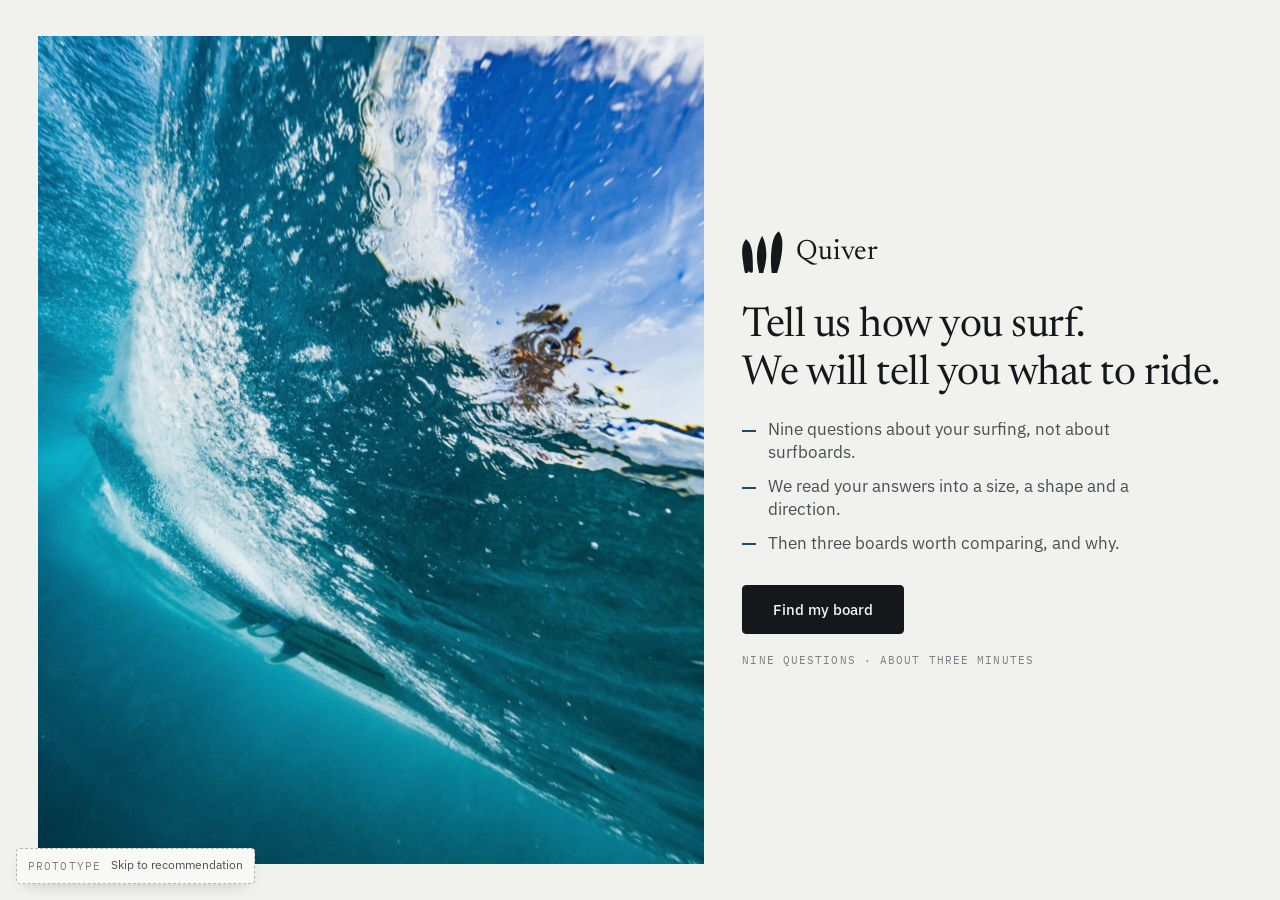
==== quiver-demo/index.html @ 6997caa6 "Add Quiver case study and interactive demo New page projects/quiver.html, built on the shared case-s" ====
<!doctype html>
<html lang="en">
  <head>
    <meta charset="UTF-8" />
    <meta name="viewport" content="width=device-width, initial-scale=1.0" />
    <meta name="color-scheme" content="light" />
    <title>Quiver — surfboard recommendations</title>
    <link rel="preconnect" href="https://fonts.googleapis.com" />
    <link rel="preconnect" href="https://fonts.gstatic.com" crossorigin />
    <link
      href="https://fonts.googleapis.com/css2?family=IBM+Plex+Mono:wght@400;500&family=IBM+Plex+Sans:wght@400;500;600&family=Newsreader:ital,opsz,wght@0,6..72,400;0,6..72,500;0,6..72,600;1,6..72,400&display=swap"
      rel="stylesheet"
    />
    <script type="module" crossorigin src="./assets/index-DRrh5fT2.js"></script>
    <link rel="stylesheet" crossorigin href="./assets/index-Brw9p0fc.css">
  </head>
  <body>
    <div id="root"></div>
    <script>
      // Portfolio entry shim — added for designeroy.com, not part of the product build.
      // The journey stage is held in React state and deliberately kept out of the URL
      // (the comparison rewrites location.hash on scroll), so sample mode cannot be
      // deep-linked. This presses the build's own "Skip to recommendation" control once,
      // then drops the query so a reload or Restart returns to the normal intro.
      (function () {
        if (!/(^|[?&])start=sample($|&)/.test(location.search)) return;
        var started = Date.now();
        (function press() {
          var btn = Array.prototype.find.call(
            document.querySelectorAll('.protoctl__btn'),
            function (b) { return /skip/i.test(b.textContent || ''); }
          );
          if (btn) {
            btn.click();
            history.replaceState(null, '', location.pathname + location.hash);
            return;
          }
          if (Date.now() - started < 8000) requestAnimationFrame(press);
        })();
      })();
    </script>
  </body>
</html>
---- quiver-demo/assets/index-Brw9p0fc.css ----
:root{--paper: #f1f1ed;--paper-raised: #f8f8f5;--wash: #e6e7e2;--wash-deep: #dcdedb;--ink: #15171a;--ink-2: #4a4f55;--ink-3: #7a8087;--rule: #d3d4ce;--rule-strong: #b4b6b0;--tide: #1e4b68;--tide-soft: #d6e1e8;--tide-ink: #163a51;--cmp-a: #1e4b68;--cmp-b: #a4572a;--cmp-c: #3f7355;--block: var(--cmp-b);--aim: var(--cmp-c);--bform-crown: #fdfdfb;--bform-deck: #eeefe9;--bform-rail: #d2d4cd;--bform-edge: #9ea09a;--bform-fin: #6f736d;--ok: #2f7d4f;--low: #b26a1b;--delta-up: rgba(63, 115, 85, .34);--delta-down: rgba(164, 87, 42, .34);--shadow-contact: 0 28px 44px -26px rgba(21, 23, 26, .5), 0 2px 6px -2px rgba(21, 23, 26, .18);--shadow-contact-focus: 0 40px 60px -30px rgba(21, 23, 26, .55), 0 4px 10px -4px rgba(21, 23, 26, .2);--shadow-panel: 0 30px 80px -30px rgba(21, 23, 26, .45), 0 2px 8px rgba(21, 23, 26, .08);--font-display: "Newsreader", "Iowan Old Style", Georgia, serif;--font-body: "IBM Plex Sans", system-ui, -apple-system, "Segoe UI", sans-serif;--font-mono: "IBM Plex Mono", ui-monospace, "SF Mono", Menlo, monospace;--fs-11: .6875rem;--fs-12: .75rem;--fs-13: .8125rem;--fs-15: .9375rem;--fs-17: 1.0625rem;--fs-22: 1.375rem;--fs-display-sm: clamp(1.5rem, 1.1rem + .9vw, 1.9rem);--fs-lede: clamp(1.6rem, 1rem + 1.6vw, 2.4rem);--fs-display: clamp(2rem, 1.3rem + 1.6vw, 2.75rem);--lh-display: 1.15;--lh-sub: 1.35;--lh-body: 1.55;--ls-display: -.012em;--ls-label: .1em;--ls-micro: .04em;--ls-mono: -.01em;--topbar-h: 56px;--gutter: clamp(24px, 4vw, 72px);--container: 1520px;--radius: 4px;--radius-lg: 10px;--space-1: 4px;--space-2: 8px;--space-3: 12px;--space-4: 16px;--space-5: 20px;--space-6: 24px;--space-8: 32px;--space-10: 40px;--ease-out: cubic-bezier(.22, .61, .36, 1);--dur-1: .16s;--dur-2: .22s;--dur-3: .28s}:root{--fs-14: var(--fs-15)}@media(prefers-reduced-motion:reduce){:root{--dur-1: 0ms;--dur-2: 0ms;--dur-3: 0ms}}*,*:before,*:after{box-sizing:border-box}html{-webkit-text-size-adjust:100%;text-rendering:optimizeLegibility}body{margin:0;background:var(--paper);color:var(--ink);font-family:var(--font-body);font-size:var(--fs-15);line-height:var(--lh-body);font-feature-settings:"kern","liga";-webkit-font-smoothing:antialiased;-moz-osx-font-smoothing:grayscale}img{display:block;max-width:100%}button{font:inherit;color:inherit;background:none;border:0;padding:0;margin:0;cursor:pointer;touch-action:manipulation}h1,h2,h3,p,dl,dd,ul{margin:0}h1,h2,h3{font-weight:400}ul{padding:0;list-style:none}:focus-visible{outline:2px solid var(--tide);outline-offset:3px;border-radius:2px}.mono{font-family:var(--font-mono);font-variant-numeric:tabular-nums;letter-spacing:var(--ls-mono)}.visually-hidden{position:absolute!important;width:1px;height:1px;margin:-1px;padding:0;overflow:hidden;clip:rect(0 0 0 0);white-space:nowrap;border:0}.eyebrow{display:inline-flex;align-items:baseline;gap:10px;font-family:var(--font-mono);font-size:var(--fs-12);letter-spacing:var(--ls-label);text-transform:uppercase;color:var(--ink-3)}.eyebrow__index{color:var(--tide)}.eyebrow--plain{letter-spacing:var(--ls-label)}.dot{display:inline-block;width:7px;height:7px;border-radius:50%;background:var(--ink-3);margin-right:8px;vertical-align:middle;position:relative;top:-1px}.dot--ok{background:var(--ok)}.dot--low{background:var(--low)}.page{padding-bottom:8vh}.topbar{position:sticky;top:0;z-index:20;height:var(--topbar-h);display:grid;grid-template-columns:1fr auto 1fr;align-items:center;padding:0 var(--gutter);background:color-mix(in srgb,var(--paper) 86%,transparent);backdrop-filter:blur(10px) saturate(1.1);-webkit-backdrop-filter:blur(10px) saturate(1.1);border-bottom:1px solid var(--rule)}.topbar__side{display:flex;align-items:center;gap:18px;min-width:0;font-size:var(--fs-13);color:var(--ink-2)}.topbar__side--right{justify-content:flex-end}.topbar__back{display:inline-flex;align-items:center;gap:6px;color:var(--ink-2);padding:6px 4px;border-radius:3px;transition:color var(--dur-1) var(--ease-out)}.topbar__back:hover{color:var(--ink)}.topbar__context{white-space:nowrap;overflow:hidden;text-overflow:ellipsis;color:var(--ink-3)}.topbar__saved{font-family:var(--font-mono);font-size:var(--fs-12);letter-spacing:var(--ls-label);color:var(--tide)}.statenav{display:flex;align-items:stretch;gap:4px;height:var(--topbar-h)}.statenav__item{position:relative;display:inline-flex;align-items:center;gap:8px;padding:0 16px;font-size:var(--fs-15);color:var(--ink-3);transition:color var(--dur-1) var(--ease-out)}.statenav__item:after{content:"";position:absolute;left:16px;right:16px;bottom:-1px;height:2px;background:var(--tide);transform:scaleX(0);transform-origin:left;transition:transform var(--dur-2) var(--ease-out)}.statenav__item:hover,.statenav__item[aria-current=true]{color:var(--ink)}.statenav__item[aria-current=true]:after{transform:scaleX(1)}.statenav__index{font-family:var(--font-mono);font-size:var(--fs-12);letter-spacing:var(--ls-label);color:var(--ink-3)}.statenav__item[aria-current=true] .statenav__index{color:var(--tide)}.state{min-height:100svh;scroll-margin-top:var(--topbar-h);padding:calc(var(--topbar-h) + 5vh) var(--gutter) 10vh;max-width:var(--container);margin:0 auto}.state__head{display:grid;gap:12px;margin-bottom:clamp(28px,4vh,52px);max-width:min(100%,46rem)}.state__title{font-family:var(--font-display);font-weight:400;font-size:var(--fs-lede);line-height:var(--lh-display);letter-spacing:var(--ls-display);text-wrap:balance}.board{position:relative;cursor:pointer;transition:opacity var(--dur-2) var(--ease-out)}.board[data-emphasis=dim]{opacity:.62}.overview[data-comparing=true] .board[data-emphasis=dim]{opacity:.9}.overview__pin{display:none}@media(hover:none){.overview__pin{display:inline-flex;align-items:center;margin-top:var(--space-4);padding:7px 12px;font-size:var(--fs-11);letter-spacing:var(--ls-label);text-transform:uppercase;color:var(--ink-2);background:none;border:1px solid var(--rule-strong);border-radius:var(--radius)}.overview__pin[aria-pressed=true]{color:var(--paper);background:var(--tide);border-color:var(--tide)}}.board__button{display:block;width:100%;border-radius:var(--radius)}.board__button:focus-visible{outline-offset:6px}.board__name{font-family:var(--font-display);font-weight:400;font-size:var(--fs-display);line-height:var(--lh-display);letter-spacing:var(--ls-display);transition:color var(--dur-2) var(--ease-out)}.board__name--sm{font-size:var(--fs-display-sm)}.board__dims{margin-top:8px;font-size:var(--fs-13);color:var(--ink-2)}.board__construction{margin-top:2px;font-size:var(--fs-13);color:var(--ink-3)}.board__summary{margin-top:16px;font-size:var(--fs-15);line-height:var(--lh-body);color:var(--ink-2);max-width:36ch}.board__availability{margin-top:20px;font-size:var(--fs-13);color:var(--ink-3)}.bv{margin:0;position:relative}.bv__stage{position:relative;display:flex;align-items:flex-end;justify-content:center;width:100%;height:100%}.bv__object{position:relative;display:flex;align-items:flex-end;justify-content:center;max-width:100%;max-height:100%}.bv--deck .bv__object,.bv--bottom .bv__object{height:100%}.bv--side .bv__object{width:100%}.bv__img{position:relative;z-index:1;object-fit:contain;transition:transform var(--dur-3) var(--ease-out),filter var(--dur-3) var(--ease-out);-webkit-user-select:none;user-select:none;-webkit-user-drag:none}.bv--missing .bv__img{display:none}.bv__shadow{position:absolute;left:50%;bottom:-6px;width:60%;height:18px;transform:translate(-50%);border-radius:50%;background:radial-gradient(ellipse at center,#15171a47,#15171a00 70%);filter:blur(4px);transition:transform var(--dur-3) var(--ease-out),opacity var(--dur-3) var(--ease-out);pointer-events:none}.bv--side .bv__shadow{width:92%;height:12px;bottom:-10px}.bv--missing .bv__shadow{opacity:.6}.bv--deck .bv__img,.bv--bottom .bv__img{height:100%;width:auto;max-width:100%}.bv--side .bv__img{width:100%;height:auto}.bv--focus .bv__img{transform:translateY(-6px) scale(1.03)}.bv--focus .bv__shadow{transform:translate(-50%) scaleX(1.08) scaleY(1.2)}.bv--focus .bv__placeholder{transform:translateY(-6px) scale(1.03);border-color:var(--tide);color:var(--tide)}.bv--dim .bv__img,.bv--dim .bv__placeholder{transform:scale(.985)}.bv__placeholder{position:relative;z-index:1;display:flex;flex-direction:column;align-items:center;justify-content:center;gap:6px;height:100%;max-width:100%;border:1px dashed var(--rule-strong);border-radius:6px;background:color-mix(in srgb,var(--paper-raised) 70%,transparent);color:var(--ink-3);font-family:var(--font-mono);font-size:var(--fs-12);letter-spacing:var(--ls-micro);text-align:center;padding:12px;transition:transform var(--dur-3) var(--ease-out),border-color var(--dur-3) var(--ease-out),color var(--dur-3) var(--ease-out)}.bv__placeholder--deck,.bv__placeholder--bottom{writing-mode:vertical-rl;transform-origin:center}.bv__placeholder--side{width:100%;height:auto}.bv__placeholder-hint{opacity:.6}.bv--crop .bv__frame{position:relative;width:100%;aspect-ratio:1 / .92;overflow:hidden;border-radius:var(--radius-lg);background:var(--wash);transition:box-shadow var(--dur-3) var(--ease-out),background var(--dur-3) var(--ease-out)}.bv--crop.bv--focus .bv__frame{background:var(--wash-deep);box-shadow:inset 0 0 0 1px var(--rule-strong)}.bv__img--crop{position:absolute;left:50%;top:50%;height:auto;max-width:none;transform-origin:0 0}.bv__img--framed{position:absolute;inset:6% 8%;width:84%;height:88%;object-fit:contain;object-position:center;transition:transform var(--dur-3) var(--ease-out)}.bv--crop.bv--focus .bv__img--framed{transform:scale(1.03)}.bv__placeholder--crop{position:absolute;inset:16px;height:auto;aspect-ratio:auto!important}.bform{display:block;width:100%;height:auto;overflow:visible}.bform__body{stroke:var(--bform-edge);stroke-width:1.15;vector-effect:non-scaling-stroke}.bform__stringer{stroke:var(--bform-edge);stroke-width:.8;opacity:.55;vector-effect:non-scaling-stroke;fill:none}.bform__fin{fill:var(--bform-fin);opacity:.92}.bform__shadow{fill:#15171a21;filter:blur(5px)}@media(prefers-reduced-transparency:reduce){.bform__shadow{display:none}}.wglyph{display:block;width:100%;height:auto;overflow:visible}.wglyph__face{fill:none;stroke:var(--rule-strong);stroke-width:1.25;vector-effect:non-scaling-stroke}.wglyph__ride{fill:none;stroke:var(--ink-2);stroke-width:2.4;stroke-linecap:round;vector-effect:non-scaling-stroke;transition:stroke var(--dur-1) var(--ease-out)}.choice[data-selected] .wglyph__ride,.choice:hover .wglyph__ride,.rung[data-selected] .wglyph__ride,.rung:hover .wglyph__ride{stroke:var(--tide)}.rung[data-held] .wglyph__ride{stroke:var(--ink-3)}.rung[data-held] .wglyph__face{stroke:var(--rule)}.quiver{display:block;width:100%;height:auto;overflow:visible}.quiver__floor{stroke:var(--rule);stroke-width:1;vector-effect:non-scaling-stroke}.quiver__contact{fill:#15171a2b;filter:blur(3px)}.quiver__board{transition:opacity .42s var(--ease-out)}.quiver__board.is-receded{opacity:.07}@media(prefers-reduced-motion:reduce){.quiver__board{transition:none}}.overview{display:grid;grid-template-columns:repeat(3,minmax(0,1fr));gap:clamp(28px,3.5vw,72px);align-items:start}.overview__col .bv{height:clamp(320px,46vh,560px)}.overview__text{margin-top:36px;padding-top:20px;border-top:1px solid var(--rule);transition:border-color var(--dur-2) var(--ease-out)}.board[data-emphasis=focus] .overview__text{border-top-color:var(--tide)}.overview__scales{margin-top:28px;display:grid;gap:18px}.scale__head{display:flex;justify-content:space-between;align-items:baseline;gap:12px;margin-bottom:8px}.scale__label{font-size:var(--fs-13);font-weight:500;color:var(--ink)}.scale__sign{margin-left:6px;margin-right:auto;font-size:var(--fs-13);line-height:1}.scale__sign[data-dir=up]{color:var(--aim)}.scale__sign[data-dir=down]{color:var(--block)}.scale__note{font-size:var(--fs-13);color:var(--ink-3);text-align:right}.scale__track{display:grid;grid-template-columns:auto 1fr auto;align-items:center;gap:10px}.scale__end{font-family:var(--font-mono);font-size:var(--fs-11);letter-spacing:var(--ls-label);text-transform:uppercase;color:var(--ink-3)}.scale__rule{position:relative;display:block;height:14px}.scale__rule:before{content:"";position:absolute;left:0;right:0;top:50%;height:1px;background:var(--rule-strong)}.scale__delta{position:absolute;top:50%;height:6px;margin-top:-3px;border-radius:1px;transition:left var(--dur-2) var(--ease-out),width var(--dur-2) var(--ease-out),background var(--dur-2) var(--ease-out)}.scale__delta[data-dir=up]{background:var(--delta-up)}.scale__delta[data-dir=down]{background:var(--delta-down)}.scale__stop{position:absolute;top:50%;width:1px;height:5px;margin-top:-2.5px;background:var(--rule-strong)}.scale__fill{position:absolute;left:0;top:50%;height:2px;margin-top:-1px;background:var(--tide);border-radius:1px;transition:width var(--dur-2) var(--ease-out)}.scale__tick{position:absolute;top:0;width:3px;height:14px;margin-left:-1.5px;background:var(--tide);border-radius:1px;transition:transform var(--dur-2) var(--ease-out)}.board[data-emphasis=focus] .scale__tick{transform:scaleY(1.15)}.outlines{display:grid;grid-template-columns:minmax(0,1fr) minmax(210px,280px);gap:clamp(20px,3vw,52px);align-items:center}.outlines__stage{min-width:0;display:flex;flex-direction:column;align-items:stretch;gap:clamp(16px,2.4vh,32px)}.outlines__side{display:flex;flex-direction:column;gap:22px}.outlines__detail{margin:0;display:flex;align-items:center;gap:12px;padding-bottom:18px;border-bottom:1px solid var(--rule)}.taildetail{display:block;width:clamp(96px,11vw,140px);height:auto;flex:none;overflow:hidden}.outlines__detailcap{font-size:var(--fs-12);color:var(--ink-3);letter-spacing:var(--ls-micro)}.outline{display:block;width:100%;height:auto;overflow:visible}.outline__datum{stroke:var(--rule-strong);stroke-width:1;stroke-dasharray:3 5;vector-effect:non-scaling-stroke}.outline__board path{fill:none;stroke-width:2;vector-effect:non-scaling-stroke;transition:opacity var(--dur-2) var(--ease-out),stroke-width var(--dur-2) var(--ease-out)}.outline__board[data-board=a] path{stroke:var(--cmp-a)}.outline__board[data-board=b] path{stroke:var(--cmp-b)}.outline__board[data-board=c] path{stroke:var(--cmp-c)}.outline__board.is-dim path{opacity:.22}.outline__board.is-focus path{stroke-width:3.5}.outlines__legend{display:flex;flex-direction:column;gap:18px}.okey{display:grid;grid-template-columns:auto 1fr;grid-template-areas:"swatch name" "tail tail" "dims dims";align-items:center;gap:3px 10px;padding-bottom:16px;border-bottom:1px solid var(--rule);transition:opacity var(--dur-2) var(--ease-out)}.okey:last-child{border-bottom:0;padding-bottom:0}.okey[data-emphasis=dim]{opacity:.4}.okey__swatch{grid-area:swatch;width:18px;height:2px;border-radius:1px}.okey[data-board=a] .okey__swatch{background:var(--cmp-a)}.okey[data-board=b] .okey__swatch{background:var(--cmp-b)}.okey[data-board=c] .okey__swatch{background:var(--cmp-c)}.okey__name{grid-area:name;font-size:var(--fs-15);font-weight:500}.okey__tail{grid-area:tail;font-size:var(--fs-13);color:var(--ink-2)}.okey__dims{grid-area:dims;margin-top:4px;font-size:var(--fs-12);color:var(--ink-3)}.outlines__note{grid-column:1 / -1;margin-top:8px;font-size:var(--fs-12);color:var(--ink-3);letter-spacing:var(--ls-micro)}@media(max-width:860px){.outlines{grid-template-columns:minmax(0,1fr)}.outlines__side{gap:18px}.outlines__legend{flex-direction:row;flex-wrap:wrap;gap:20px 28px}.okey{border-bottom:0;padding-bottom:0;flex:1 1 160px}}.shape{display:grid;gap:clamp(20px,2.2vh,30px)}.shape__row{display:grid;grid-template-columns:minmax(0,1.55fr) minmax(300px,.85fr);grid-template-areas:"head rail" "fig rail";column-gap:clamp(28px,4vw,80px);row-gap:10px;padding:12px 0;border-top:1px solid var(--rule)}.shape__head{grid-area:head;align-self:end;display:flex;flex-wrap:wrap;align-items:baseline;gap:4px var(--space-4)}.shape__row>.board__button{grid-area:fig;align-self:start}.shape__head .board__dims{margin-top:0}.shape__row:first-of-type{border-top:0}.shape__stage{position:relative;padding:50px 0 40px}.shape__stage .bv{width:100%}.shape__rail{grid-area:rail;align-self:center}.callouts{display:grid;gap:12px}.callout{display:grid;grid-template-columns:112px 1fr;grid-template-areas:"term value" "term why";column-gap:16px;row-gap:4px;padding:8px 0 8px 14px;border-left:1px solid var(--rule-strong);transition:border-color var(--dur-2) var(--ease-out)}.callout:hover{border-left-color:var(--tide)}.callout__term{grid-area:term;font-family:var(--font-mono);font-size:var(--fs-12);letter-spacing:var(--ls-label);text-transform:uppercase;color:var(--ink-3);padding-top:3px}.callout__value{grid-area:value;font-size:var(--fs-15);font-weight:500}.callout__why{grid-area:why;font-size:var(--fs-15);line-height:var(--lh-body);color:var(--ink-2)}.geo{position:absolute;inset:50px 0 40px;pointer-events:none}.geo__bracket{position:absolute;top:-22px;height:14px;border-top:1px solid var(--ink-2);border-left:1px solid var(--ink-2);border-right:1px solid var(--ink-2);transition:border-color var(--dur-2) var(--ease-out)}.geo__bracket-label{position:absolute;left:0;bottom:calc(100% + 6px);font-size:var(--fs-11);letter-spacing:var(--ls-label);text-transform:uppercase;color:var(--ink-2);white-space:nowrap}.geo__thickness{position:absolute;top:-8px;bottom:-14px;width:0;border-left:1px dashed var(--ink-3);transition:border-color var(--dur-2) var(--ease-out)}.geo__thickness-label{position:absolute;top:calc(100% + 4px);left:50%;transform:translate(-50%);font-size:var(--fs-11);letter-spacing:var(--ls-micro);color:var(--ink-2);white-space:nowrap}.geo__thickness-mark{position:absolute;left:-4px;top:50%;width:7px;height:7px;margin-top:-4px;background:var(--paper);border:1.5px solid var(--ink-2);transform:rotate(45deg);transition:border-color var(--dur-2) var(--ease-out),background var(--dur-2) var(--ease-out)}.geo__bracket.is-active,.board[data-emphasis=focus] .geo__bracket{border-color:var(--tide)}.geo__bracket.is-active .geo__bracket-label,.board[data-emphasis=focus] .geo__bracket-label{color:var(--tide)}.geo__thickness.is-active,.board[data-emphasis=focus] .geo__thickness{border-color:var(--tide)}.geo__thickness.is-active .geo__thickness-mark,.board[data-emphasis=focus] .geo__thickness-mark{border-color:var(--tide);background:var(--tide)}.geo__thickness.is-active .geo__thickness-label,.board[data-emphasis=focus] .geo__thickness-label{color:var(--tide)}.shape__legend{display:flex;align-items:center;gap:10px;font-size:var(--fs-11);letter-spacing:var(--ls-label);text-transform:uppercase;color:var(--ink-3)}.shape__legend-mark{display:inline-block;width:22px;height:8px}.shape__legend-mark--bracket{border-top:1px solid var(--ink-2);border-left:1px solid var(--ink-2);border-right:1px solid var(--ink-2)}.shape__legend-mark--tick{width:7px;height:7px;margin-left:14px;border:1.5px solid var(--ink-2);transform:rotate(45deg)}.tailfins{display:grid;grid-template-columns:repeat(3,minmax(0,1fr));gap:clamp(28px,3.5vw,72px);align-items:start}.tailfins__text{margin-top:28px}.facts{margin-top:18px;display:grid;gap:18px}.fact{padding-top:14px;border-top:1px solid var(--rule)}.fact__term{font-family:var(--font-mono);font-size:var(--fs-12);letter-spacing:var(--ls-label);text-transform:uppercase;color:var(--ink-3)}.fact__value{margin-top:6px;font-family:var(--font-display);font-size:var(--fs-22);font-weight:500;line-height:var(--lh-display);letter-spacing:var(--ls-display)}.fact__value--withglyph{display:flex;align-items:center;gap:12px}.fact__why{margin-top:8px;font-size:var(--fs-15);line-height:var(--lh-body);color:var(--ink-2);max-width:36ch}.finglyph{flex:none;stroke:var(--ink-3);fill:var(--tide);stroke-width:1}.tailglyph{flex:none;width:34px;height:auto;margin-inline:3px;fill:none;stroke:var(--ink-3)}.tailglyph path{stroke-width:1.2;vector-effect:non-scaling-stroke}.finglyph line{stroke:var(--rule-strong)}.endnote{max-width:var(--container);margin:0 auto;padding:0 var(--gutter);display:flex;justify-content:space-between;align-items:baseline;gap:24px;border-top:1px solid var(--rule);padding-top:28px;color:var(--ink-3);font-size:var(--fs-15)}.endnote__text{max-width:52ch}.endnote__future{font-family:var(--font-mono);font-size:var(--fs-12);letter-spacing:var(--ls-label);text-transform:uppercase;white-space:nowrap}.endnote__soon{margin-left:8px;padding:2px 6px;border:1px solid var(--rule-strong);border-radius:3px}.inspect__backdrop{position:fixed;inset:0;z-index:40;background:#15171a75;backdrop-filter:blur(8px) saturate(.9);-webkit-backdrop-filter:blur(8px) saturate(.9)}.inspect{position:fixed;inset:20px;z-index:41;display:grid;grid-template-rows:auto 1fr;background:var(--paper);border-radius:12px;box-shadow:var(--shadow-panel);overflow:hidden;outline:none}.inspect__head{display:flex;justify-content:space-between;align-items:flex-start;gap:24px;padding:28px 36px 20px;border-bottom:1px solid var(--rule)}.inspect__title{margin-top:6px;font-family:var(--font-display);font-weight:400;font-size:var(--fs-display);line-height:var(--lh-display);letter-spacing:var(--ls-display)}.inspect__dims{margin-top:8px;font-size:var(--fs-13);color:var(--ink-2)}.inspect__body{display:grid;grid-template-columns:minmax(0,1.1fr) minmax(380px,.9fr);min-height:0}.inspect__visual{position:relative;border-right:1px solid var(--rule);background:linear-gradient(180deg,var(--paper) 0%,var(--wash) 100%);min-height:0}.inspect__info{min-height:0;overflow-y:auto;padding:32px 36px 120px;display:grid;gap:32px;align-content:start}.hero{position:absolute;inset:0;display:grid;grid-template-rows:1fr auto}.hero__stage{position:relative;overflow:hidden;cursor:zoom-in;--zx: 50%;--zy: 50%}.hero__stage.is-zoomed{cursor:zoom-out}.hero__layer{position:absolute;inset:40px 48px 32px;display:flex;align-items:center;justify-content:center}.hero__layer .bv{height:100%;width:100%;display:flex;align-items:center;justify-content:center}.hero__layer .bv__stage{align-items:center;height:100%}.hero__layer .bv--deck .bv__object,.hero__layer .bv--bottom .bv__object{height:100%}.hero__layer .bv--side .bv__object{width:100%;height:auto}.hero__layer .bv--deck .bv__img,.hero__layer .bv--bottom .bv__img{height:100%;width:auto}.hero__layer .bv--side .bv__img{width:100%;height:auto}.hero__layer .bv--side .bv__placeholder{width:100%}.hero__layer .bv--deck .bv__placeholder,.hero__layer .bv--bottom .bv__placeholder{height:100%}.hero__stage .bv__img,.hero__stage .bv__placeholder{transform-origin:var(--zx) var(--zy);transition:transform var(--dur-3) var(--ease-out)}.hero__stage.is-zoomed .bv__img,.hero__stage.is-zoomed .bv__placeholder{transform:scale(1.8)}.hero__stage.is-zoomed .bv__shadow{opacity:0}.hero__controls{display:flex;justify-content:space-between;align-items:center;padding:16px 28px 22px}.segmented{display:inline-flex;border:1px solid var(--rule-strong);border-radius:6px;overflow:hidden;background:var(--paper-raised)}.segmented__item{padding:8px 16px;font-size:var(--fs-13);color:var(--ink-2);border-right:1px solid var(--rule);transition:background var(--dur-1) var(--ease-out),color var(--dur-1) var(--ease-out)}.segmented__item:last-child{border-right:0}.segmented__item:hover{color:var(--ink)}.segmented__item[aria-selected=true]{background:var(--ink);color:var(--paper)}.specgrid{display:grid;grid-template-columns:repeat(4,minmax(0,1fr));border-top:1px solid var(--rule-strong);border-left:1px solid var(--rule)}.specgrid__cell{padding:14px 16px 16px;border-right:1px solid var(--rule);border-bottom:1px solid var(--rule);min-width:0}.specgrid__term{font-family:var(--font-mono);font-size:var(--fs-11);letter-spacing:var(--ls-label);text-transform:uppercase;color:var(--ink-3)}.specgrid__value{margin-top:8px;font-size:var(--fs-17);color:var(--ink);overflow-wrap:anywhere}.tags{display:flex;flex-wrap:wrap;gap:8px}.tag{padding:6px 10px;border:1px solid var(--tide);border-radius:3px;color:var(--tide-ink);font-size:var(--fs-13);font-weight:500;letter-spacing:var(--ls-micro)}.fit{display:grid;gap:22px}.fit__block{display:grid;grid-template-columns:148px 1fr;gap:20px;padding-top:18px;border-top:1px solid var(--rule)}.fit__title{font-family:var(--font-display);font-weight:500;font-size:var(--fs-22);line-height:var(--lh-display);letter-spacing:var(--ls-display)}.fit__body{font-size:var(--fs-15);line-height:var(--lh-body);color:var(--ink-2);max-width:54ch}.store{padding:22px 24px 24px;border:1px solid var(--rule-strong);border-radius:var(--radius-lg);background:var(--paper-raised);display:grid;gap:16px}.store__head{display:flex;justify-content:space-between;align-items:flex-start;gap:16px}.store__name{margin-top:6px;font-family:var(--font-display);font-weight:500;font-size:var(--fs-22);line-height:var(--lh-display);letter-spacing:var(--ls-display)}.store__area{margin-top:2px;font-size:var(--fs-13);color:var(--ink-3)}.store__availability{display:inline-flex;align-items:center;white-space:nowrap;font-size:var(--fs-13);font-weight:500;padding-top:4px}.store__availability--ok{color:var(--ok)}.store__availability--ok .dot{background:var(--ok)}.store__availability--low{color:var(--low)}.store__availability--low .dot{background:var(--low)}.store__config{font-size:var(--fs-13);color:var(--ink-2)}.store__actions{display:flex;flex-wrap:wrap;gap:10px;padding-top:4px}.btn{display:inline-flex;align-items:center;gap:8px;padding:10px 14px;border-radius:var(--radius);font-size:var(--fs-15);font-weight:500;line-height:1;border:1px solid transparent;transition:background var(--dur-1) var(--ease-out),color var(--dur-1) var(--ease-out),border-color var(--dur-1) var(--ease-out)}.btn--primary{background:var(--ink);color:var(--paper);border-color:var(--ink)}.btn--primary:hover{background:#000}.btn--saved{background:var(--tide-soft);color:var(--tide-ink);border-color:var(--tide-soft)}.btn--ghost{background:transparent;color:var(--ink);border-color:var(--rule-strong)}.btn--ghost:hover{border-color:var(--ink)}.btn--icon{padding:8px 12px}.iconbtn{display:inline-flex;align-items:center;justify-content:center;width:36px;height:36px;border-radius:50%;color:var(--ink-2);border:1px solid transparent;transition:background var(--dur-1) var(--ease-out),color var(--dur-1) var(--ease-out),border-color var(--dur-1) var(--ease-out)}.iconbtn:hover{color:var(--ink);border-color:var(--rule-strong)}.iconbtn--lg{width:44px;height:44px;border-color:var(--rule-strong)}.iconbtn--solid{background:var(--ink);color:var(--paper)}.iconbtn--solid:hover{color:var(--paper);background:#000}.chat{position:absolute;right:28px;bottom:24px;z-index:5;display:flex;flex-direction:column;align-items:flex-end;gap:12px}.chat__trigger{display:inline-flex;align-items:center;gap:10px;padding:12px 18px;border-radius:999px;background:var(--ink);color:var(--paper);font-size:var(--fs-15);font-weight:500;box-shadow:0 14px 30px -14px #15171a99;transition:transform var(--dur-2) var(--ease-out),background var(--dur-1) var(--ease-out)}.chat__trigger:hover{background:#000;transform:translateY(-1px)}.chat__trigger.is-open{background:var(--tide)}.chat__panel{width:min(400px,calc(100vw - 80px));max-height:min(560px,calc(100vh - 160px));display:grid;grid-template-rows:auto 1fr auto auto;background:var(--paper-raised);border:1px solid var(--rule-strong);border-radius:12px;box-shadow:var(--shadow-panel);overflow:hidden;transform-origin:bottom right}.chat__head{display:flex;justify-content:space-between;align-items:flex-start;gap:12px;padding:16px 16px 12px 18px;border-bottom:1px solid var(--rule)}.chat__title{font-size:var(--fs-15);font-weight:600}.chat__context{margin-top:4px;font-size:var(--fs-11);letter-spacing:var(--ls-micro);color:var(--tide)}.chat__list{overflow-y:auto;padding:16px 18px;display:grid;gap:10px;align-content:start;min-height:140px}.chat__empty{font-size:var(--fs-13);line-height:var(--lh-body);color:var(--ink-3)}.msg{max-width:88%;padding:10px 12px;border-radius:var(--radius-lg);font-size:var(--fs-15);line-height:var(--lh-body)}.msg--user{justify-self:end;background:var(--ink);color:var(--paper);border-bottom-right-radius:3px}.msg--assistant{justify-self:start;background:var(--wash);color:var(--ink);border-bottom-left-radius:3px}.msg--typing{display:inline-flex;gap:4px;padding:12px 14px}.msg--typing i{width:5px;height:5px;border-radius:50%;background:var(--ink-3);animation:typing 1s infinite ease-in-out}.msg--typing i:nth-child(2){animation-delay:.15s}.msg--typing i:nth-child(3){animation-delay:.3s}@keyframes typing{0%,60%,to{transform:translateY(0);opacity:.5}30%{transform:translateY(-3px);opacity:1}}@media(prefers-reduced-motion:reduce){.msg--typing i{animation:none}}.chat__suggestions{display:flex;flex-wrap:wrap;gap:6px;padding:0 18px 12px}.chip{padding:7px 10px;border:1px solid var(--rule-strong);border-radius:999px;font-size:var(--fs-12);color:var(--ink-2);text-align:left;transition:border-color var(--dur-1) var(--ease-out),color var(--dur-1) var(--ease-out)}.chip:hover{border-color:var(--tide);color:var(--tide-ink)}.chat__form{display:flex;gap:8px;padding:12px 14px 14px 18px;border-top:1px solid var(--rule)}.chat__input{flex:1;min-width:0;font:inherit;font-size:var(--fs-15);padding:9px 12px;border:1px solid var(--rule-strong);border-radius:8px;background:var(--paper);color:var(--ink)}.chat__input::placeholder{color:var(--ink-3)}.toast-host{position:fixed;left:50%;bottom:28px;z-index:60;transform:translate(-50%);pointer-events:none}.toast{padding:10px 16px;border-radius:999px;background:var(--ink);color:var(--paper);font-size:var(--fs-13);white-space:nowrap;box-shadow:0 14px 30px -14px #15171a99}@media(max-width:1180px){.shape__row{grid-template-columns:minmax(0,1fr);grid-template-areas:"head" "fig" "rail";row-gap:var(--space-3)}.shape__rail{align-self:start}.inspect__body{grid-template-columns:minmax(0,1fr);grid-template-rows:minmax(360px,46vh) 1fr;overflow-y:auto}.inspect__visual{border-right:0;border-bottom:1px solid var(--rule)}.hero{position:relative;height:100%}}@media(max-width:900px){.topbar{grid-template-columns:1fr auto}.topbar__side--right,.topbar__context{display:none}.overview,.tailfins{grid-template-columns:minmax(0,1fr)}.overview__col .bv{height:48vh}.inspect{inset:10px}}.stage{min-height:100vh;min-height:100dvh;display:flex;padding:clamp(32px,7vh,88px) var(--gutter);padding-bottom:clamp(72px,7vh,96px)}.stage--onboarding,.stage--profile{align-items:flex-start}.stage--intro,.stage--matching{align-items:center}.btn--quiet{color:var(--ink-3);padding-left:0}.btn--quiet:hover{color:var(--ink)}.btn--lg{padding:14px 22px;font-size:var(--fs-15)}.btn:disabled{opacity:.32;cursor:not-allowed}.btn--primary:disabled:hover{background:var(--ink)}.intro{max-width:44ch;margin:0 auto}.intro__title{margin:20px 0 0;font-family:var(--font-display);font-size:var(--fs-lede);font-weight:400;line-height:var(--lh-display);letter-spacing:var(--ls-display)}.intro__lede{margin:20px 0 36px;max-width:38ch;color:var(--ink-2);font-size:var(--fs-17);line-height:var(--lh-body)}.onboarding{width:100%;max-width:680px;margin:0 auto;display:flex;flex-direction:column;min-height:calc(100vh - clamp(64px,14vh,176px))}.onboarding--wide{max-width:1040px}.stage--onboarding.is-wide{padding-top:clamp(20px,3.4vh,44px)}.onboarding--wide .onboarding__head{margin-bottom:22px}.onboarding--wide .onboarding__q{font-size:var(--fs-display-sm)}.onboarding__head{margin-bottom:32px}.onboarding__q{margin:14px 0 0;font-family:var(--font-display);font-size:var(--fs-lede);font-weight:400;line-height:var(--lh-display);letter-spacing:var(--ls-display);text-wrap:balance}.onboarding__q:focus-visible{outline:none}.onboarding__hint{margin:12px 0 0;color:var(--ink-3);font-size:var(--fs-13)}.onboarding__body{flex:1}.onboarding__foot{display:flex;align-items:center;justify-content:space-between;gap:16px;margin-top:40px;padding-top:20px;border-top:1px solid var(--rule)}.progress{display:flex;align-items:center;gap:14px}.progress__count{font-size:var(--fs-12);color:var(--ink-3);letter-spacing:var(--ls-micro)}.progress__of{color:var(--rule-strong)}.progress__rule{position:relative;flex:1;height:1px;background:var(--rule)}.progress__fill{position:absolute;inset:0 auto 0 0;background:var(--tide);transition:width var(--dur-3) var(--ease-out)}.choices{border:0;margin:0;padding:0}.choice{position:relative;display:flex;align-items:flex-start;gap:16px;padding:15px 2px 15px 0;border-bottom:1px solid var(--rule);cursor:pointer;transition:color var(--dur-1) var(--ease-out)}.choice:first-of-type{border-top:1px solid var(--rule)}.choice:hover{color:var(--tide-ink)}.choice[data-blocked]{cursor:not-allowed;color:var(--ink-3)}.choice[data-blocked]:hover{color:var(--ink-3)}.choice__input{position:absolute;opacity:0;width:1px;height:1px}.choice__body{flex:1;display:flex;flex-direction:column;gap:3px;order:2}.choice__label{font-size:var(--fs-17);line-height:var(--lh-sub);color:var(--ink-2);transition:color var(--dur-1) var(--ease-out)}.choice:hover .choice__label,.choice[data-selected] .choice__label{color:var(--ink)}.choice__hint{font-size:var(--fs-13);color:var(--ink-3)}.choice__mark{order:1;flex:none;width:16px;height:16px;margin-top:5px;border:1px solid var(--rule-strong);border-radius:50%;transition:border-color var(--dur-1) var(--ease-out),background var(--dur-1) var(--ease-out)}.choice__mark--box{border-radius:3px}.choice:hover .choice__mark,.rung:hover .choice__mark,.wtile:hover .choice__mark{border-color:var(--tide)}.choice[data-selected] .choice__mark,.rung[data-selected] .choice__mark,.wtile[data-selected] .choice__mark{border-color:var(--tide);background:var(--tide);box-shadow:inset 0 0 0 3px var(--paper)}.rung[data-held] .choice__mark{border-color:var(--tide-soft);background:var(--tide-soft);box-shadow:inset 0 0 0 3px var(--paper)}.choice__mark--box.choice__mark{box-shadow:none}.choice[data-selected] .choice__mark--box{box-shadow:inset 0 0 0 2.5px var(--paper)}.choice__input:focus-visible~.choice__mark,.choice__input:focus-visible+.choice__body~.choice__mark{outline:2px solid var(--tide);outline-offset:3px}.rung:focus-within{outline:2px solid var(--tide);outline-offset:-2px}.rung:focus-within:not(:focus-visible):not(:has(.choice__input:focus-visible)){outline:none}.addnote{display:flex;flex-wrap:wrap;align-items:baseline;gap:4px 7px;margin-top:26px;padding:13px 15px;text-align:left;background:var(--paper-raised);border:1px dashed var(--rule-strong);border-radius:var(--radius);transition:border-color var(--dur-1) var(--ease-out),background var(--dur-1) var(--ease-out)}.addnote:hover{border-color:var(--tide);background:var(--paper-raised)}.addnote__q{font-size:var(--fs-15);color:var(--ink)}.addnote__a{font-size:var(--fs-15);color:var(--ink-3);text-decoration:underline;text-decoration-color:var(--rule-strong);text-underline-offset:3px;transition:color var(--dur-1) var(--ease-out),text-decoration-color var(--dur-1) var(--ease-out)}.addnote:hover .addnote__a{color:var(--tide);text-decoration-color:var(--tide)}.addnote:focus-visible{outline:2px solid var(--tide);outline-offset:2px}.fields{display:grid;grid-template-columns:repeat(2,minmax(0,1fr));gap:24px 28px;max-width:520px}.field--wide,.field--note{grid-column:1 / -1}.field__label{display:block;font-size:var(--fs-13);color:var(--ink-2);margin-bottom:8px}.field__optional{color:var(--ink-3);font-size:var(--fs-12)}.field__row{display:flex;gap:8px;align-items:stretch}.field__control{width:100%;padding:11px 12px;font:inherit;font-size:var(--fs-15);color:var(--ink);background:var(--paper-raised);border:1px solid var(--rule-strong);border-radius:var(--radius);transition:border-color var(--dur-1) var(--ease-out)}.field__control:hover{border-color:var(--ink-3)}.field__control:focus-visible{outline:none;border-color:var(--tide);box-shadow:0 0 0 3px var(--tide-soft)}.field__control--area{resize:vertical;line-height:var(--lh-body)}.field__control[aria-invalid=true]{border-color:var(--low)}.field__note{margin-top:7px;font-size:var(--fs-12);color:var(--low)}.field__head{display:flex;align-items:center;justify-content:space-between;gap:12px;margin-bottom:7px}.field__head .field__label{margin-bottom:0}.field__hint{margin-top:9px;font-size:var(--fs-12);color:var(--ink-3);line-height:var(--lh-body)}.field__unit{flex:none;font-size:var(--fs-13);color:var(--ink-3)}.field__row--split{gap:8px}.field__control--num{max-width:110px}.select{position:relative;display:block}.select--narrow{width:74px}.select .field__control{appearance:none;-webkit-appearance:none;padding-right:34px;cursor:pointer}.select:after{content:"";position:absolute;right:13px;top:50%;width:8px;height:8px;margin-top:-5px;border-right:1.5px solid var(--ink-3);border-bottom:1.5px solid var(--ink-3);transform:rotate(45deg);pointer-events:none;transition:border-color var(--dur-1) var(--ease-out)}.select:hover:after{border-color:var(--ink)}.units{display:flex;flex:none;border:1px solid var(--rule-strong);border-radius:var(--radius);overflow:hidden}.units--mode .units__item{padding:3px 10px;font-size:var(--fs-11);letter-spacing:var(--ls-micro)}.units__item{padding:0 11px;font-size:var(--fs-12);color:var(--ink-3);background:var(--paper-raised);transition:background var(--dur-1) var(--ease-out),color var(--dur-1) var(--ease-out)}.units__item+.units__item{border-left:1px solid var(--rule)}.units__item[aria-pressed=true]{background:var(--ink);color:var(--paper)}.slider{margin-top:14px}.slider__input{display:block;width:100%;height:22px;margin:0;padding:0;background:transparent;appearance:none;-webkit-appearance:none;cursor:pointer}.slider__input::-webkit-slider-runnable-track{height:2px;background:var(--rule-strong);border-radius:1px}.slider__input::-moz-range-track{height:2px;background:var(--rule-strong);border-radius:1px}.slider__input::-webkit-slider-thumb{appearance:none;-webkit-appearance:none;width:14px;height:20px;margin-top:-9px;background:var(--paper-raised);border:1px solid var(--ink);border-radius:2px;box-shadow:0 1px 2px #15171a2e;transition:background var(--dur-1) var(--ease-out),border-color var(--dur-1) var(--ease-out)}.slider__input::-moz-range-thumb{width:14px;height:20px;background:var(--paper-raised);border:1px solid var(--ink);border-radius:2px;box-shadow:0 1px 2px #15171a2e}.slider__input:hover::-webkit-slider-thumb{border-color:var(--tide)}.slider__input:hover::-moz-range-thumb{border-color:var(--tide)}.slider__input:focus-visible{outline:none}.slider__input:focus-visible::-webkit-slider-thumb{outline:2px solid var(--tide);outline-offset:2px}.slider__input:focus-visible::-moz-range-thumb{outline:2px solid var(--tide);outline-offset:2px}.slider[data-unset] .slider__input::-webkit-slider-thumb{background:var(--wash);border-color:var(--rule-strong);box-shadow:none}.slider[data-unset] .slider__input::-moz-range-thumb{background:var(--wash);border-color:var(--rule-strong);box-shadow:none}.slider__scale{display:flex;justify-content:space-between;margin-top:2px;font-size:var(--fs-11);letter-spacing:var(--ls-label);color:var(--ink-3)}.fitness{margin:0;padding:22px 0 0;border:0;border-top:1px solid var(--rule)}.fitness__row{display:flex;flex-wrap:wrap;gap:8px}.fchip{position:relative;display:inline-flex;align-items:center;padding:8px 12px;font-size:var(--fs-13);color:var(--ink-2);background:var(--paper-raised);border:1px solid var(--rule-strong);border-radius:var(--radius);cursor:pointer;transition:border-color var(--dur-1) var(--ease-out),background var(--dur-1) var(--ease-out),color var(--dur-1) var(--ease-out)}.fchip:hover{border-color:var(--ink-3);color:var(--ink)}.fchip[data-selected]{background:var(--tide);border-color:var(--tide);color:var(--paper)}.fchip:has(.choice__input:focus-visible){outline:2px solid var(--tide);outline-offset:2px}.fields--physical{max-width:680px}.stage--profile{padding-top:var(--space-8)}.profile{width:100%;max-width:1180px;margin:0 auto}.profile__title{margin:0;font-family:var(--font-display);font-size:var(--fs-display-sm);font-weight:400;line-height:var(--lh-display);letter-spacing:var(--ls-display)}.profile__title:focus-visible{outline:none}.profile__grid{display:grid;grid-template-columns:minmax(0,1fr) minmax(300px,380px);gap:clamp(32px,4.5vw,72px);margin-top:var(--space-5);align-items:start}.profile__main{min-width:0;display:flex;flex-direction:column;gap:36px}.zone{padding-top:22px;border-top:1px solid var(--rule)}.zone__row{display:flex;align-items:baseline;gap:12px;padding:7px 0}.zone__key{flex:none;width:56px;font-size:var(--fs-12);color:var(--ink-3);text-transform:uppercase;letter-spacing:var(--ls-label)}.zone__value{font-size:var(--fs-17);color:var(--ink)}.zone__note{font-size:var(--fs-12);color:var(--ink-3)}.zone__clamp--warn{color:var(--low)}.zone__clamp,.zone__pending{margin-top:10px;font-size:var(--fs-12);color:var(--ink-3);line-height:var(--lh-body)}.zone__split{margin-top:14px;padding-top:14px;border-top:1px dashed var(--rule-strong)}.zone__splitlede{font-size:var(--fs-13);color:var(--ink-2);margin-bottom:4px}.emph{display:inline-flex;align-items:center;gap:7px;margin-left:auto}.emph__bar{position:relative;display:block;width:38px;height:3px;background:var(--wash-deep);border-radius:2px}.emph__band{position:absolute;top:0;bottom:0;width:40%;background:var(--tide);border-radius:2px}.emph__band--lower{left:0}.emph__band--middle{left:30%}.emph__band--upper{right:0}.emph__text{font-size:var(--fs-12);color:var(--ink-3)}.calib{padding:var(--space-5);background:var(--wash);border-radius:var(--radius-lg)}.calib__title{font-family:var(--font-display);font-size:var(--fs-22);font-weight:400;line-height:var(--lh-display)}.calib__chips{display:flex;flex-wrap:wrap;gap:8px;margin-top:18px}.calib__form{display:flex;gap:8px;margin-top:14px}.calib__can{margin-top:14px}.calib__cansum{display:inline-block;font-size:var(--fs-13);color:var(--ink-3);cursor:pointer;list-style:none}.calib__cansum::-webkit-details-marker{display:none}.calib__cansum:before{content:"+ ";color:var(--rule-strong)}.calib__can[open] .calib__cansum:before{content:"–"}.calib__cansum:hover{color:var(--ink)}.calib__canchips{display:flex;flex-wrap:wrap;gap:7px;margin-top:11px}.calib__input{flex:1;padding:11px 12px;font:inherit;font-size:var(--fs-15);color:var(--ink);background:var(--paper-raised);border:1px solid var(--rule-strong);border-radius:var(--radius)}.calib__input:focus-visible{outline:none;border-color:var(--tide);box-shadow:0 0 0 3px var(--tide-soft)}.calib__list{display:flex;flex-wrap:wrap;gap:8px;margin-top:16px}.calib__item{display:inline-flex;align-items:center;gap:7px;padding:6px 8px 6px 10px;background:var(--tide-soft);color:var(--tide-ink);border-radius:999px;font-size:var(--fs-12)}.calib__itemtick{flex:none;opacity:.75}.calib__remove{display:inline-flex;color:var(--tide-ink);opacity:.6}.calib__remove:hover{opacity:1}.profile__foot{margin-top:var(--space-8);padding-top:var(--space-5);border-top:1px solid var(--rule)}.profile__actions{display:flex;align-items:center;gap:20px;flex-wrap:wrap}.disclosure{margin-top:18px;max-width:68ch;font-size:var(--fs-12);line-height:var(--lh-body);color:var(--ink-3)}.matching{width:100%;max-width:1600px;margin:0 auto;text-align:center}.matching__rack{width:100%}.matching__field{display:grid;grid-template-columns:repeat(8,1fr);grid-template-rows:repeat(5,1fr);gap:clamp(8px,1.6vw,20px);align-items:center;justify-items:center}.mshape{width:100%;height:auto;max-height:64px;overflow:visible}.mshape path{fill:none;stroke:var(--ink-3);stroke-width:5;vector-effect:non-scaling-stroke}.mshape.is-keeper path{stroke:var(--tide);stroke-width:7}.matching__caption{margin-top:clamp(28px,5vh,52px);font-family:var(--font-display);font-size:var(--fs-display-sm);font-weight:400;line-height:var(--lh-display);color:var(--ink)}.protoctl{position:fixed;left:16px;bottom:16px;z-index:30;display:flex;align-items:center;gap:10px;padding:7px 11px;background:var(--paper-raised);border:1px dashed var(--rule-strong);border-radius:var(--radius);box-shadow:0 6px 18px -10px #15171a59}.protoctl__tag{font-size:var(--fs-11);letter-spacing:var(--ls-label);text-transform:uppercase;color:var(--ink-3)}.protoctl__actions{display:flex;gap:10px}.protoctl__btn{font-size:var(--fs-12);color:var(--ink-2);border-bottom:1px solid transparent}.protoctl__btn:hover{color:var(--ink);border-color:var(--ink-3)}@media(max-width:920px){.profile__grid{grid-template-columns:minmax(0,1fr);gap:36px}.profile__side{position:static;order:-1}}@media(max-width:620px){.stage{padding:28px var(--gutter) 88px}.onboarding{min-height:0}.fields{grid-template-columns:minmax(0,1fr)}.onboarding__foot{position:sticky;bottom:0;background:var(--paper);padding-bottom:12px;margin-top:28px}.matching__field{grid-template-columns:repeat(5,1fr);grid-template-rows:repeat(8,1fr)}.protoctl{left:10px;right:10px;bottom:10px;justify-content:space-between}}.btgrid{border:0;margin:0;padding:0}.btgrid__shapes{display:grid;grid-template-columns:repeat(5,minmax(0,1fr));gap:clamp(8px,1.4vw,20px);align-items:end}.btcell{position:relative;display:flex;flex-direction:column;align-items:center;gap:12px;padding:10px 4px 12px;border-radius:var(--radius);cursor:pointer;transition:background var(--dur-1) var(--ease-out)}.btcell:hover{background:var(--paper-raised)}.btcell[data-selected]{background:var(--tide-soft)}.btcell__stage{display:flex;align-items:flex-end;justify-content:center;width:100%;height:clamp(140px,26vh,230px)}.btcell__board{display:flex;align-items:flex-end;justify-content:center;width:100%}.btcell__board .bform{width:auto;height:100%;max-width:100%}.btcell__label{font-size:var(--fs-15);color:var(--ink-2);text-align:center;transition:color var(--dur-1) var(--ease-out)}.btcell:hover .btcell__label,.btcell[data-selected] .btcell__label{color:var(--ink)}.btcell__stage,.btcell__label{pointer-events:none}.choice__input:focus-visible~.btcell__stage,.btcell:focus-within{outline:2px solid var(--tide);outline-offset:2px;border-radius:var(--radius)}.btgrid__plain{margin-top:26px;padding-top:18px;border-top:1px solid var(--rule)}.choice--compact{padding:11px 2px;border-bottom:0}.choice--compact:first-of-type{border-top:0}.ladder{border:0;margin:0;padding:0;display:flex;flex-direction:column}.rung{position:relative;display:grid;grid-template-columns:auto 118px 1fr auto;align-items:center;gap:18px;padding:11px 2px;border-bottom:1px solid var(--rule);cursor:pointer;transition:color var(--dur-1) var(--ease-out)}.rung:first-of-type{border-top:1px solid var(--rule)}.rung__index{font-size:var(--fs-12);color:var(--rule-strong);transition:color var(--dur-1) var(--ease-out)}.rung[data-selected] .rung__index{color:var(--tide)}.rung[data-held] .rung__index{color:var(--ink-3)}.rung[data-held]:before,.rung[data-selected]:before{content:"";position:absolute;left:-10px;top:0;bottom:0;width:2px;background:var(--tide-soft)}.rung[data-selected]:before{background:var(--tide)}.rung__glyph{display:block;width:118px}.rung__label{font-size:var(--fs-15);line-height:var(--lh-sub);color:var(--ink-2);transition:color var(--dur-1) var(--ease-out)}.rung:hover .rung__label,.rung[data-selected] .rung__label{color:var(--ink)}.rung[data-selected] .rung__label{font-weight:500}.rung[data-held] .rung__label{color:var(--ink-2)}@media(max-width:620px){.btgrid__shapes{grid-template-columns:repeat(3,minmax(0,1fr));gap:10px 6px}.btcell__stage{height:clamp(110px,20vh,160px)}.rung{grid-template-columns:auto 66px 1fr auto;gap:12px}.rung__glyph{width:66px}}.waves{border:0;margin:0;padding:0;display:grid;grid-template-columns:repeat(2,minmax(0,1fr));gap:clamp(10px,1.2vw,16px)}.wtile{position:relative;display:grid;grid-template-columns:1fr auto;grid-template-areas:"text mark" "frame frame";align-items:start;gap:12px;padding:16px;background:var(--paper-raised);border:1px solid var(--rule);border-radius:var(--radius);cursor:pointer;transition:border-color var(--dur-2) var(--ease-out),background var(--dur-2) var(--ease-out)}.wtile:hover{border-color:var(--ink-3)}.wtile[data-selected]{border-color:var(--tide);background:var(--paper-raised);box-shadow:inset 0 0 0 1px var(--tide)}.wtile>.choice__mark{grid-area:mark;order:0;margin-top:2px}.wtile__frame{grid-area:frame;position:relative;display:block;overflow:hidden;border-radius:var(--radius);background:var(--wash);aspect-ratio:16 / 7}.wtile__img{width:100%;height:100%;object-fit:cover;filter:saturate(.82) contrast(1.03) brightness(.99);transition:filter var(--dur-3) var(--ease-out),transform var(--dur-3) var(--ease-out)}.wtile:hover .wtile__img{filter:saturate(.95) contrast(1.03);transform:scale(1.015)}.wtile[data-selected] .wtile__img{filter:saturate(1) contrast(1.04)}.wtile__frame:after{content:"";position:absolute;inset:0;border:2px solid transparent;border-radius:var(--radius);transition:border-color var(--dur-2) var(--ease-out);pointer-events:none}.wtile[data-selected] .wtile__frame:after{border-color:var(--tide)}.wtile:has(.choice__input:focus-visible){outline:2px solid var(--tide);outline-offset:2px}.wtile__text{grid-area:text;display:flex;flex-direction:column;gap:5px;min-width:0}.wtile__head{display:flex;align-items:baseline;flex-wrap:wrap;gap:4px 10px}.wtile__name{font-family:var(--font-display);font-size:var(--fs-22);line-height:var(--lh-display);color:var(--ink)}.wtile__size{padding:2px 7px;font-size:var(--fs-12);letter-spacing:var(--ls-micro);color:var(--ink-2);background:var(--wash);border-radius:999px;transition:color var(--dur-1) var(--ease-out),background var(--dur-1) var(--ease-out)}.wtile[data-selected] .wtile__size{color:var(--paper);background:var(--tide)}.wtile__hint{font-size:var(--fs-15);line-height:var(--lh-sub);color:var(--ink-2)}.wtile__placeholder{position:absolute;inset:0;display:flex;flex-direction:column;align-items:center;justify-content:center;gap:6px;border:1px dashed var(--rule-strong);border-radius:var(--radius);background:var(--paper-raised)}.wtile__placeholder-name{font-size:var(--fs-12);color:var(--ink-3)}.wtile__placeholder-hint{font-size:var(--fs-11);letter-spacing:var(--ls-label);text-transform:uppercase;color:var(--rule-strong)}@media(max-width:620px){.waves{grid-template-columns:minmax(0,1fr)}}.stage--intro.intro--spread,.stage--intro.intro--split,.stage--intro.intro--detail{padding:0;align-items:stretch}.introshot__img{width:100%;height:100%;object-fit:cover;-webkit-user-select:none;user-select:none}.ispread{position:relative;width:100%;min-height:100vh;min-height:100dvh}.ispread__media{position:absolute;inset:0}.ispread__media .introshot__img{object-position:center 28%;filter:saturate(.86) contrast(1.02)}.ispread__text{position:relative;max-width:min(46vw,580px);padding:clamp(40px,9vh,104px) var(--gutter);color:var(--paper)}.eyebrow--onphoto{color:#f1f1edb8}.ispread__title{margin:18px 0 0;font-family:var(--font-display);font-size:var(--fs-lede);font-weight:400;line-height:var(--lh-display);letter-spacing:var(--ls-display);text-shadow:0 1px 24px rgba(10,24,32,.4)}.ispread__lede{margin:18px 0 32px;max-width:40ch;font-size:var(--fs-17);line-height:var(--lh-body);color:#f1f1ede0;text-shadow:0 1px 18px rgba(10,24,32,.45)}.ispread__text .btn--primary{background:var(--paper);color:var(--ink);border-color:var(--paper)}.ispread__text .btn--primary:hover{background:#fff}.isplit{display:grid;grid-template-columns:1.1fr 1fr;width:100%;min-height:100vh;min-height:100dvh}.isplit__media{position:relative;overflow:hidden}.isplit__media .introshot__img{object-position:center 40%;filter:saturate(.88) contrast(1.02)}.isplit__text{display:flex;flex-direction:column;justify-content:center;padding:clamp(32px,6vw,88px);max-width:560px}.isplit__title{margin:20px 0 0;font-family:var(--font-display);font-size:var(--fs-display);font-weight:400;line-height:var(--lh-display);letter-spacing:var(--ls-display)}.isplit__lede{margin:20px 0 36px;max-width:36ch;color:var(--ink-2);font-size:var(--fs-17);line-height:var(--lh-body)}.idetail{display:grid;grid-template-columns:minmax(0,1.2fr) minmax(380px,45%);align-items:stretch;width:100%;height:100vh;height:100dvh}.idetail__media{position:relative;overflow:hidden;margin:clamp(20px,4vh,54px) 0 clamp(20px,4vh,54px) clamp(20px,3vw,54px)}.idetail__media .introshot__img{object-position:center 50%;filter:saturate(.9) contrast(1.03)}.idetail__rail{display:flex;flex-direction:column;justify-content:center;align-items:flex-start;padding:clamp(24px,4vh,54px) clamp(24px,3vw,54px)}.idetail__kicker{font-size:var(--fs-11);letter-spacing:var(--ls-label);text-transform:uppercase;color:var(--ink-3)}.logo{display:inline-flex;align-items:center;gap:13px}.logo__mark{display:block;height:42px;width:auto;flex:none}.logo__board{fill:var(--ink);stroke:none}.logo__word{font-family:var(--font-display);font-size:28px;line-height:1;letter-spacing:.005em;color:var(--ink)}.idetail__logo{margin-bottom:14px}.ivalue{margin:20px 0 30px;max-width:44ch;display:flex;flex-direction:column;gap:11px}.ivalue__item{position:relative;padding-left:26px;font-size:var(--fs-17);line-height:var(--lh-sub);color:var(--ink-2)}.ivalue__item:before{content:"";position:absolute;left:0;top:.68em;width:14px;height:2px;background:var(--tide)}.idetail__title{margin:16px 0 0;font-family:var(--font-display);font-size:var(--fs-display);font-weight:400;line-height:var(--lh-display);letter-spacing:var(--ls-display);text-wrap:balance}.idetail__lede{margin:18px 0 30px;max-width:42ch;font-size:var(--fs-15);line-height:var(--lh-body);color:var(--ink-2)}.intro--detail .btn--lg{padding:16px 30px}.idetail__cost{margin-top:18px;font-size:var(--fs-11);letter-spacing:var(--ls-label);text-transform:uppercase;color:var(--ink-3)}@media(max-width:860px){.isplit,.idetail{grid-template-columns:minmax(0,1fr);grid-template-rows:42vh auto;height:auto;min-height:100vh;min-height:100dvh}.idetail__media{margin:0}.isplit__text,.idetail__rail{padding:28px var(--gutter) 88px;max-width:none}.ispread__text{max-width:none;padding-top:22vh}}.exchange{display:flex;flex-direction:column;gap:10px;max-height:290px;overflow-y:auto;overscroll-behavior:contain}.exchange:not(:empty){margin-top:18px}.turn__text{font-size:var(--fs-15);line-height:var(--lh-body);margin:0}.turn--you .turn__text{color:var(--ink-3);padding-left:13px;border-left:2px solid var(--rule-strong)}.turn--us .turn__text{position:relative;padding:11px 13px;background:var(--paper-raised);border-radius:var(--radius);color:var(--ink)}.turn--us.is-ok .turn__text{color:var(--tide-ink);box-shadow:inset 2px 0 0 var(--tide)}.turn--us.is-no .turn__text{color:var(--ink-2);box-shadow:inset 2px 0 0 var(--rule-strong)}.turn__chips{display:flex;flex-wrap:wrap;gap:7px;margin-top:9px;padding-left:2px}.pid{padding:var(--space-5);background:var(--paper-raised);border:1px solid var(--rule);border-radius:var(--radius-lg)}.pid__id{display:flex;align-items:center;gap:13px;padding-bottom:16px;border-bottom:1px solid var(--rule)}.pid__avatar{flex:none;display:grid;place-items:center;width:46px;height:46px;border-radius:50%;background:var(--tide-soft);color:var(--tide-ink);font-family:var(--font-display);font-size:var(--fs-22);line-height:1}.pid__who{min-width:0}.pid__nameline{display:flex;align-items:baseline;gap:8px}.pid__name{font-family:var(--font-display);font-size:var(--fs-22);font-weight:400;line-height:var(--lh-display)}.pid__demo{padding:1px 6px;font-family:var(--font-mono);font-size:var(--fs-11);letter-spacing:var(--ls-label);text-transform:uppercase;color:var(--ink-3);background:var(--wash);border-radius:999px}.pid__place{display:flex;align-items:center;gap:var(--space-2);margin-top:3px;font-size:var(--fs-13);color:var(--ink-2)}.pid__level{display:flex;align-items:center;gap:10px;margin-left:auto;text-align:right}.pid__levelkey{font-size:var(--fs-11);letter-spacing:var(--ls-label);text-transform:uppercase;color:var(--ink-2)}.pid__levelval{font-size:var(--fs-17);color:var(--ink)}.pid__glyph{width:62px;height:auto;flex:none}.pid__glyph .wglyph__ride{stroke:var(--tide)}.pid__grid{display:grid;grid-template-columns:repeat(4,minmax(0,1fr));gap:var(--space-2);align-items:stretch;margin:var(--space-4) 0 0}.pid__board,.pid__about{margin-top:var(--space-4);padding-top:var(--space-4);border-top:1px solid var(--rule)}.pid__cell{position:relative;min-width:0;display:flex;flex-direction:column;padding:var(--space-3);background:var(--paper);border:1px solid var(--rule);border-radius:var(--radius)}.pid__key{display:flex;align-items:center;gap:var(--space-2);font-size:var(--fs-11);letter-spacing:var(--ls-label);text-transform:uppercase;color:var(--ink-2);padding-right:28px}.pid__icon{flex:none;color:var(--tide);opacity:.85}.pid__val{display:flex;flex-wrap:wrap;align-items:baseline;gap:2px var(--space-2);margin:auto 0 0;padding-top:var(--space-2)}.pid__value{font-size:var(--fs-17);line-height:var(--lh-sub);color:var(--ink)}.pid__note{font-size:var(--fs-13);color:var(--ink-2)}.pid__board .pid__cell{display:grid;grid-template-columns:auto 1fr auto;align-items:center;gap:4px 16px;padding:0;background:none;border:0}.pid__board .pid__key{grid-row:1;padding-right:0}.pid__board .pid__val{grid-row:1;margin:0;padding-top:0}.pid__boardfig{grid-row:1;width:86px;height:auto;justify-self:end;margin-right:24px}.about__lede{margin-top:var(--space-2);font-family:var(--font-display);font-size:var(--fs-22);line-height:var(--lh-sub);color:var(--ink)}.about__para{margin-top:var(--space-2);font-size:var(--fs-17);line-height:var(--lh-body);color:var(--ink-2)}.about__caveat{margin-top:12px;font-size:var(--fs-13);line-height:var(--lh-body);color:var(--ink-3)}.plan__name{display:flex;align-items:center;gap:var(--space-2);margin-top:var(--space-2);font-family:var(--font-display);font-size:var(--fs-22);line-height:var(--lh-display);color:var(--ink)}.plan__icon{flex:none;color:var(--tide)}.plan__basis{margin-top:var(--space-2);font-size:var(--fs-17);line-height:var(--lh-body);color:var(--ink-2)}.plan__push{margin-top:var(--space-3);font-size:var(--fs-15);line-height:var(--lh-body);color:var(--ink-3)}.pid__edit,.told__edit{position:absolute;top:4px;right:4px;display:inline-flex;align-items:center;justify-content:center;width:24px;height:24px;border-radius:var(--radius);color:var(--ink-3);opacity:0;transition:opacity var(--dur-1) var(--ease-out),color var(--dur-1) var(--ease-out),background var(--dur-1) var(--ease-out)}.told__edit{position:static}.pid__board .pid__edit{top:-4px;right:-4px}.pid__cell:hover .pid__edit,.told__block:hover .told__edit,.pid__edit:focus-visible,.told__edit:focus-visible{opacity:1}.pid__edit:hover,.told__edit:hover{color:var(--tide);background:var(--wash)}.pid__edit:focus-visible,.told__edit:focus-visible{outline:2px solid var(--tide);outline-offset:1px}.told{display:grid;grid-template-columns:repeat(2,minmax(0,1fr));gap:16px}.told__block{position:relative;padding:var(--space-5);border:1px solid var(--rule);border-radius:var(--radius-lg);background:var(--paper-raised)}.told__block[data-kind=block]{border-top:2px solid var(--block)}.told__block[data-kind=aim]{border-top:2px solid var(--aim)}.told__head{display:flex;align-items:center;justify-content:space-between;gap:8px}.told__title{font-family:var(--font-display);font-size:var(--fs-22);font-weight:400;line-height:var(--lh-display)}.told__block[data-kind=block] .told__title{color:var(--block)}.told__block[data-kind=aim] .told__title{color:var(--aim)}.told__lede{margin-top:2px;font-size:var(--fs-12);letter-spacing:var(--ls-micro);color:var(--ink-3)}.told__items{margin:15px 0 0;display:flex;flex-direction:column;gap:9px}.told__item{display:flex;align-items:baseline;gap:10px;font-size:var(--fs-15);line-height:var(--lh-sub);color:var(--ink)}.told__bullet{flex:none;width:14px;height:2px;margin-top:8px;background:var(--block)}.told__block[data-kind=aim] .told__bullet{background:var(--aim)}.told__empty{margin-top:15px;font-size:var(--fs-15);color:var(--ink-3)}.told__quote{margin:16px 0 0;padding-top:14px;border-top:1px dashed var(--rule-strong)}.told__quote blockquote{margin:0;font-family:var(--font-display);font-size:var(--fs-17);line-height:var(--lh-sub);color:var(--ink-2)}.told__quote blockquote:before{content:"“"}.told__quote blockquote:after{content:"”"}.told__quotenote{margin-top:7px;font-size:var(--fs-12);color:var(--ink-3);line-height:var(--lh-sub)}.profile__side{position:sticky;top:24px;display:flex;flex-direction:column;gap:var(--space-4)}.profile__gobtn{width:100%;justify-content:center}.profile__side .exchange{max-height:220px}.dirn{padding:var(--space-5);background:var(--paper-raised);border:1px solid var(--rule);border-radius:var(--radius-lg);box-shadow:0 18px 40px -34px #15171a80}.dirn__name{font-family:var(--font-display);margin-top:12px;font-size:var(--fs-display-sm);line-height:var(--lh-display);letter-spacing:var(--ls-display)}.dirn__note{margin-top:7px;max-width:34ch;font-size:var(--fs-15);line-height:var(--lh-body);text-wrap:balance;color:var(--ink-2)}.dirn__fig{margin:20px 0 0}.dirboard{display:block;width:100%;height:auto}.dirn__cap{margin-top:10px;font-size:var(--fs-11);line-height:var(--lh-body);letter-spacing:var(--ls-micro);color:var(--ink-3)}.dirn .zone{margin-top:18px}.dirn__why{margin-top:18px;padding-top:16px;border-top:1px solid var(--rule);font-size:var(--fs-13);line-height:var(--lh-body);color:var(--ink-2)}.dirn__whykey{display:block;margin-bottom:5px;font-size:var(--fs-11);letter-spacing:var(--ls-label);text-transform:uppercase;color:var(--ink-3)}.dirn__caveat{margin-top:10px;font-size:var(--fs-12);line-height:var(--lh-body);color:var(--ink-3)}.onboarding__editing{font-size:var(--fs-12);letter-spacing:var(--ls-label);text-transform:uppercase;color:var(--tide)}@media(max-width:620px){.pid__grid{grid-template-columns:repeat(2,minmax(0,1fr))}.pid__id{flex-wrap:wrap}.pid__level{flex-basis:100%;gap:var(--space-2);margin-top:var(--space-2);margin-left:59px;justify-content:flex-start;text-align:left}.pid__glyph{width:46px;margin-left:auto}.pid__cell{padding-right:28px}.pid__key{padding-right:0}.pid__val{margin-top:0}.pid__edit{top:50%;right:0;margin-top:-12px}}@media(max-width:920px){.told{grid-template-columns:minmax(0,1fr)}.profile__side{display:contents}.dirn{order:-1}.calib{order:1}.profile__go{order:2}.pid__edit,.told__edit{opacity:1}.pid__board .pid__cell{grid-template-columns:auto 1fr}.pid__boardfig{grid-row:2;grid-column:1 / -1;justify-self:start;margin-top:6px}.zone__row{flex-wrap:wrap}.zone__value{white-space:nowrap}.emph{margin-left:0;width:100%;padding-left:68px}}
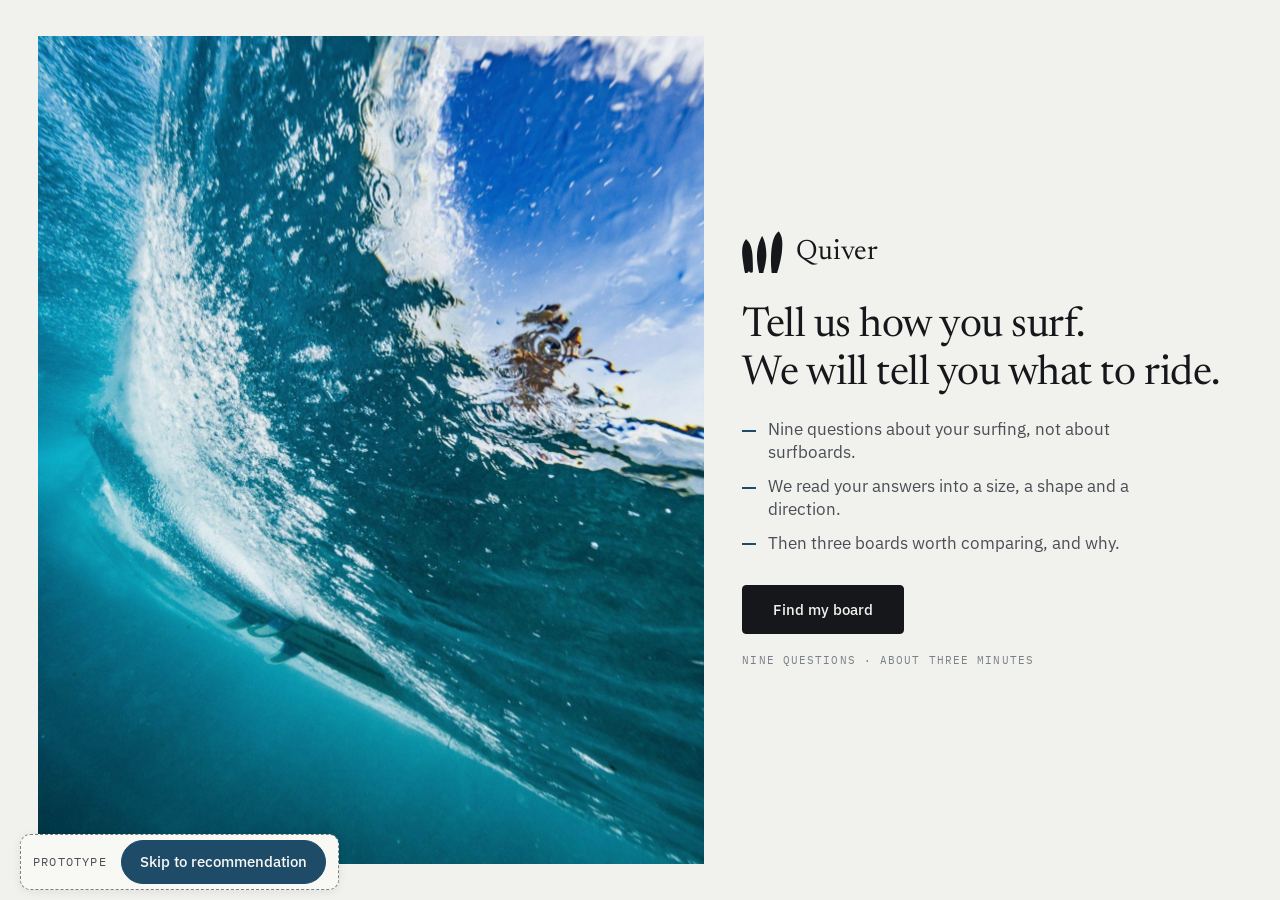
==== commit 2736015c: "Wire Quiver into the homepage and nav chain - Homepage gets Quiver as item 05, a plain .work-item so" ====
--- a/quiver-demo/index.html
+++ b/quiver-demo/index.html
@@ -13,9 +13,76 @@
     />
     <script type="module" crossorigin src="./assets/index-DRrh5fT2.js"></script>
     <link rel="stylesheet" crossorigin href="./assets/index-Brw9p0fc.css">
+    <style>
+      /* Portfolio demo affordance - added for designeroy.com, not part of the product
+         build. Visitors arrive cold from a case study and were missing the build's own
+         skip control, so it is given button weight here. The frame stays dashed so it
+         still reads as prototype scaffolding rather than product UI. Presentation only:
+         the bundle's stylesheet and markup are untouched. */
+      /* The stage reserves 72px below its footer and sizes itself to exactly one
+         viewport, so the control has to stay inside that band or it covers Back. */
+      .protoctl {
+        left: 20px;
+        bottom: 10px;
+        gap: 14px;
+        padding: 5px 12px;
+        border-color: var(--ink-3);
+        border-radius: var(--radius-lg);
+        box-shadow: var(--shadow-panel);
+      }
+      .protoctl__tag { font-size: var(--fs-12); color: var(--ink-2); }
+      .protoctl__actions { gap: 10px; }
+      .protoctl__btn {
+        display: inline-flex;
+        align-items: center;
+        min-height: 44px;
+        padding: 0 18px;
+        border: 1px solid var(--rule-strong);
+        border-radius: 999px;
+        font-size: var(--fs-15);
+        font-weight: 500;
+        color: var(--ink-2);
+        background: var(--paper);
+      }
+      .protoctl__btn:hover { color: var(--ink); border-color: var(--ink-3); }
+      .protoctl__btn:focus-visible { outline: 2px solid var(--tide); outline-offset: 2px; }
+      .protoctl__btn[data-proto="skip"] {
+        background: var(--tide);
+        border-color: var(--tide);
+        color: var(--paper-raised);
+      }
+      .protoctl__btn[data-proto="skip"]:hover {
+        background: var(--tide-ink);
+        border-color: var(--tide-ink);
+        color: var(--paper-raised);
+      }
+      @media (max-width: 620px) {
+        .protoctl { left: 10px; right: 10px; gap: 10px; padding: 5px 10px; }
+        .protoctl__tag { font-size: var(--fs-11); }
+        .protoctl__btn { padding: 0 12px; font-size: var(--fs-12); }
+        /* the question footer sticks to the viewport bottom here, so lift it clear */
+        .onboarding__foot { bottom: 64px; }
+      }
+    </style>
   </head>
   <body>
     <div id="root"></div>
+    <script>
+      // Portfolio demo affordance - added for designeroy.com, not part of the product
+      // build. Marks the build's own skip control so the stylesheet above can give it
+      // button weight. The control re-renders per stage (skip is hidden on the
+      // comparison, restart on the intro), so the stamp is reapplied on every change.
+      (function () {
+        var root = document.getElementById('root');
+        function stamp() {
+          document.querySelectorAll('.protoctl__btn').forEach(function (b) {
+            if (/skip/i.test(b.textContent || '')) b.setAttribute('data-proto', 'skip');
+          });
+        }
+        new MutationObserver(stamp).observe(root, { childList: true, subtree: true });
+        stamp();
+      })();
+    </script>
     <script>
       // Portfolio entry shim — added for designeroy.com, not part of the product build.
       // The journey stage is held in React state and deliberately kept out of the URL
@@ -35,7 +102,9 @@
             history.replaceState(null, '', location.pathname + location.hash);
             return;
           }
-          if (Date.now() - started < 8000) requestAnimationFrame(press);
+          // setTimeout rather than rAF: a demo opened in a background tab paints
+          // nothing, and the entry should still be waiting when it is brought forward.
+          if (Date.now() - started < 8000) setTimeout(press, 50);
         })();
       })();
     </script>
